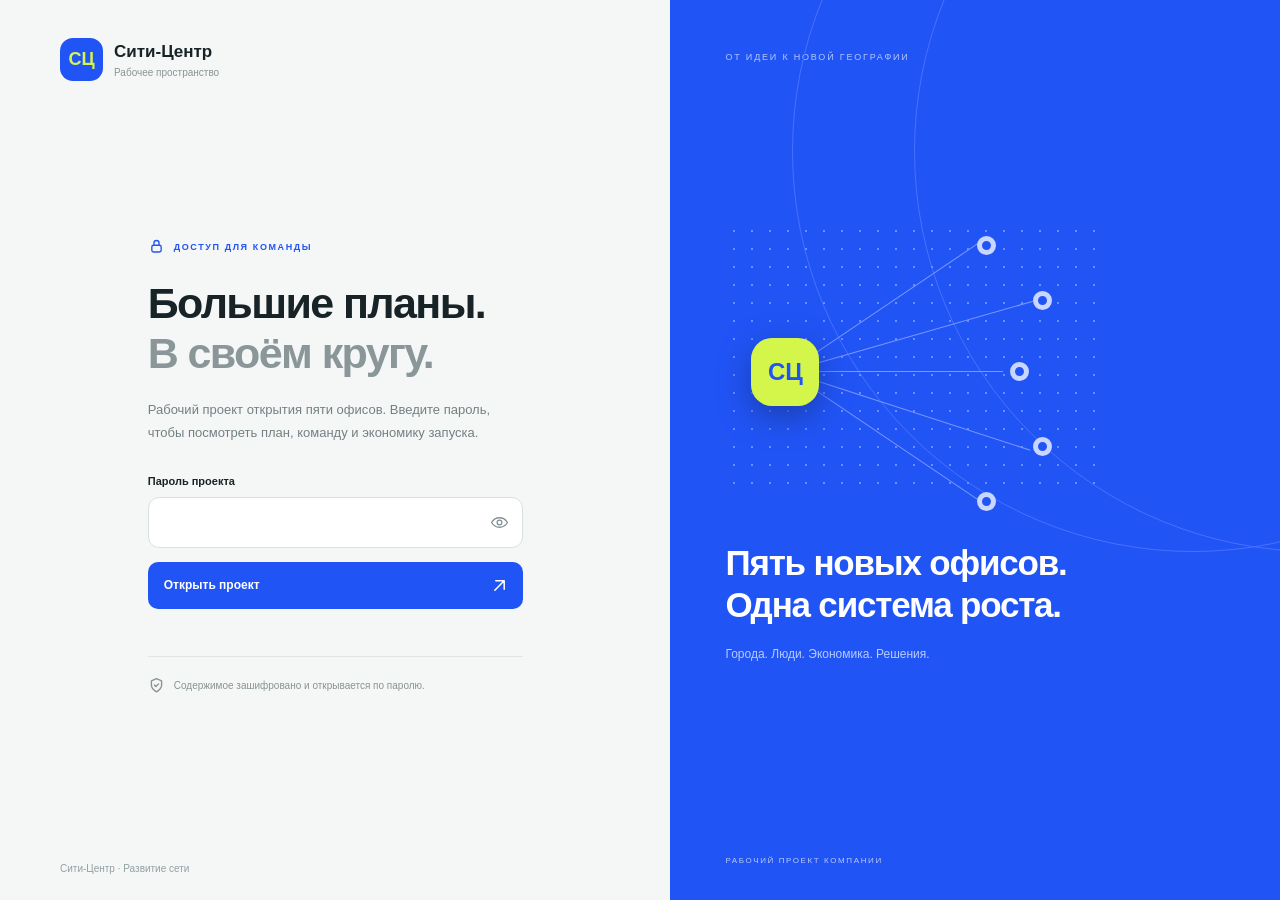
==== 5offices/index.html @ 74d23cd8 "Publish encrypted City Centre office expansion project" ====
<!doctype html>
<html lang="ru">
<head>
  <meta charset="UTF-8">
  <meta name="viewport" content="width=device-width, initial-scale=1">
  <meta name="robots" content="noindex,nofollow,noarchive">
  <meta name="referrer" content="no-referrer">
  <meta name="theme-color" content="#2154f5">
  <title>Рабочий проект — Сити-Центр</title>
  <link rel="icon" href="data:image/svg+xml,%3Csvg xmlns='http://www.w3.org/2000/svg' viewBox='0 0 32 32'%3E%3Crect width='32' height='32' rx='9' fill='%232154f5'/%3E%3Cpath d='M23 9a10 10 0 1 0 0 14' fill='none' stroke='%23d4f64a' stroke-width='5'/%3E%3C/svg%3E">
  <link rel="stylesheet" href="login.css">
  <script src="unlock.js" defer></script>
</head>
<body>
  <main class="login-screen" id="login-screen">
    <div class="login-shell">
      <a class="brand" href="./" aria-label="Сити-Центр"><span class="brand-mark">СЦ</span><span>Сити-Центр<small>Рабочее пространство</small></span></a>
      <section class="login-card" aria-labelledby="login-heading">
        <span class="eyebrow"><svg viewBox="0 0 20 20" aria-hidden="true"><rect x="4.5" y="8.5" width="11" height="8" rx="2"/><path d="M7 8.5V6a3 3 0 0 1 6 0v2.5"/></svg> ДОСТУП ДЛЯ КОМАНДЫ</span>
        <h1 id="login-heading">Большие планы.<br><span>В своём кругу.</span></h1>
        <p class="intro">Рабочий проект открытия пяти офисов. Введите пароль, чтобы посмотреть план, команду и экономику запуска.</p>
        <form id="unlock-form">
          <label for="password">Пароль проекта</label>
          <div class="password-field"><input id="password" name="password" type="password" autocomplete="current-password" required aria-describedby="login-message" autocapitalize="none" spellcheck="false"><button class="show-password" id="show-password" type="button" aria-label="Показать пароль" aria-pressed="false"><svg viewBox="0 0 24 24" aria-hidden="true"><path d="M2 12s3.5-6 10-6 10 6 10 6-3.5 6-10 6S2 12 2 12Z"/><circle cx="12" cy="12" r="3"/></svg></button></div>
          <button class="submit-button" id="submit-button" type="submit">Открыть проект <svg viewBox="0 0 16 16" aria-hidden="true"><path d="m3 13 10-10M4 3h9v9"/></svg></button>
          <p class="login-message" id="login-message" role="status" aria-live="polite"></p>
        </form>
        <p class="privacy-note"><svg viewBox="0 0 20 20" aria-hidden="true"><path d="m10 2 6 2.5v5c0 4.5-6 8-6 8s-6-3.5-6-8v-5L10 2Z"/><path d="m7.5 9.5 1.8 1.8 3.2-3.2"/></svg>Содержимое зашифровано и открывается по паролю.</p>
      </section>
      <footer>Сити-Центр · Развитие сети</footer>
    </div>
    <div class="login-art" aria-hidden="true"><div class="art-kicker">ОТ ИДЕИ К НОВОЙ ГЕОГРАФИИ</div><div class="art-lines"><i></i><i></i><i></i><i></i><i></i><div class="art-center">СЦ</div><span class="art-node art-node-1"></span><span class="art-node art-node-2"></span><span class="art-node art-node-3"></span><span class="art-node art-node-4"></span><span class="art-node art-node-5"></span></div><h2>Пять новых офисов.<br>Одна система роста.</h2><p>Города. Люди. Экономика. Решения.</p><span class="art-foot">РАБОЧИЙ ПРОЕКТ КОМПАНИИ</span></div>
  </main>
  <div class="unlocked-shell" id="unlocked-shell" hidden><header class="access-bar"><span><svg viewBox="0 0 20 20" aria-hidden="true"><rect x="4.5" y="8.5" width="11" height="8" rx="2"/><path d="M7 8.5V6a3 3 0 0 1 6 0v2.5"/></svg> Рабочий проект Сити-Центр</span><button id="lock-button" type="button">Закрыть доступ <svg viewBox="0 0 20 20" aria-hidden="true"><path d="M8 4H4v12h4M11 6l4 4-4 4M7 10h8"/></svg></button></header><iframe id="project-frame" title="Проект открытия пяти офисов" sandbox="allow-scripts allow-popups allow-popups-to-escape-sandbox allow-modals allow-downloads" referrerpolicy="no-referrer"></iframe></div>
  <noscript><p class="no-script">Для расшифровки проекта включите JavaScript в браузере.</p></noscript>
</body>
</html>
---- 5offices/login.css ----
:root{font-family:Arial,sans-serif;color:#172326;background:#f5f7f6;--blue:#2154f5;--lime:#d4f64a}*{box-sizing:border-box}body{margin:0}button,input{font:inherit}button{cursor:pointer}button:focus-visible,input:focus-visible,a:focus-visible{outline:3px solid #ccb335;outline-offset:4px}svg{fill:none;stroke:currentColor;stroke-width:1.6;stroke-linecap:round;stroke-linejoin:round;flex-shrink:0}a{text-decoration:none;color:inherit}[hidden]{display:none!important}.login-screen{min-height:100svh;display:grid;grid-template-columns:1.1fr 1fr}.login-shell{display:flex;flex-direction:column;align-items:center;padding:38px 60px 26px}.brand{align-self:flex-start;display:flex;gap:11px;align-items:center;font-size:17px;font-weight:700}.brand-mark{display:grid;place-items:center;width:43px;height:43px;border-radius:13px;background:var(--blue);color:var(--lime);font-size:18px}.brand small{display:block;color:#899495;font-size:10px;font-weight:400;margin-top:5px}.login-card{margin:auto 0;width:100%;max-width:375px;padding:48px 0 35px}.eyebrow{display:flex;align-items:center;gap:9px;font-size:9px;letter-spacing:1.6px;font-weight:700;color:var(--blue)}.eyebrow svg{width:17px;height:17px}h1{font-size:43px;line-height:1.15;letter-spacing:-1.6px;margin:24px 0 20px}h1 span{color:#8a9698}.intro{font-size:13px;line-height:1.8;color:#738083;margin:0 0 30px}form label{display:block;font-size:11px;font-weight:700;margin-bottom:10px}.password-field{display:flex;align-items:center;border:1px solid #d8e1e1;background:#fff;border-radius:11px;overflow:hidden}.password-field:focus-within{border-color:var(--blue)}input{padding:16px 14px;width:100%;min-width:0;border:0;background:none;font-size:15px;color:#172326}input:focus{outline:none}.show-password{padding:13px;border:0;background:transparent;color:#829094;display:grid;place-items:center}.show-password:hover{color:var(--blue)}.show-password svg{width:19px;height:19px}.submit-button{margin-top:14px;border:0;display:flex;justify-content:space-between;align-items:center;background:var(--blue);color:#fff;border-radius:10px;width:100%;padding:16px;font-size:12px;font-weight:700;transition:background .2s}.submit-button svg{width:15px;height:15px}.submit-button:hover{background:#153ecd}.submit-button:disabled{opacity:.7;cursor:wait}.login-message{font-size:11px;line-height:1.7;min-height:20px;margin:10px 0 0;color:#a6423b}.login-message.busy{color:#738083}.privacy-note{display:flex;gap:9px;align-items:center;color:#889395;font-size:10px;line-height:1.7;border-top:1px solid #e0e6e6;padding-top:20px;margin:17px 0 0}.privacy-note svg{width:17px;height:17px}footer{font-size:10px;color:#91a0a2;align-self:flex-start;margin-top:25px}.login-art{background:var(--blue);color:#fff;position:relative;overflow:hidden;display:flex;flex-direction:column;justify-content:center;padding:60px 55px;min-height:100svh}.login-art:before{content:'';position:absolute;width:800px;height:800px;border-radius:50%;border:1px solid #4772ff;left:40%;top:-250px}.login-art:after{content:'';position:absolute;width:800px;height:800px;border-radius:50%;border:1px solid #4772ff;left:20%;top:-250px}.art-kicker{position:absolute;top:52px;left:55px;font-size:9px;letter-spacing:1.8px;color:#b3c5ff}.art-lines{position:relative;height:275px;width:370px;max-width:100%;z-index:1;background-image:radial-gradient(#6c8dfd 1px,transparent 1px);background-size:18px 18px;margin-bottom:45px}.art-center{position:absolute;left:7%;top:42%;background:var(--lime);color:var(--blue);width:68px;height:68px;border-radius:21px;display:grid;place-items:center;font-size:24px;font-weight:700;box-shadow:0 10px 30px #1a3fb0}.art-lines i{position:absolute;width:72%;left:17%;top:54%;height:1px;background:#7897ff;transform-origin:0 0}.art-lines i:nth-child(1){transform:rotate(-34deg);width:64%}.art-lines i:nth-child(2){transform:rotate(-16deg);width:69%}.art-lines i:nth-child(3){width:58%}.art-lines i:nth-child(4){transform:rotate(18deg);width:69%}.art-lines i:nth-child(5){transform:rotate(34deg);width:64%}.art-node{position:absolute;width:19px;height:19px;background:var(--blue);border:5px solid #c9d6ff;border-radius:50%}.art-node-1{left:68%;top:5%}.art-node-2{left:83%;top:25%}.art-node-3{left:77%;top:51%}.art-node-4{left:83%;top:78%}.art-node-5{left:68%;top:98%}.login-art h2{font-size:35px;line-height:1.2;letter-spacing:-1.2px;position:relative;z-index:1;margin:0}.login-art p{font-size:12px;color:#b9cbff;position:relative;z-index:1;margin-top:18px;line-height:1.8}.art-foot{position:absolute;bottom:35px;left:55px;font-size:8px;letter-spacing:1.6px;color:#b9cbff}.access-bar{height:42px;display:flex;align-items:center;justify-content:space-between;padding:0 20px;background:#172326;color:#edf5f1;gap:12px}.access-bar>span{display:flex;align-items:center;gap:8px;font-size:10px}.access-bar>span svg{width:14px;height:14px;color:var(--lime)}.access-bar button{background:transparent;border:0;color:#cfddd8;font-size:10px;display:flex;gap:7px;align-items:center;padding:8px 0}.access-bar button:hover{color:var(--lime)}.access-bar button svg{width:15px;height:15px}iframe{border:0;display:block;width:100%;height:calc(100svh - 42px);background:#f5f7f6}.no-script{background:#fff1d8;color:#78521c;font-size:12px;padding:15px;margin:0}body.unlocked{overflow:hidden}@media(min-width:1600px){.login-shell{padding-left:95px;padding-right:95px}.login-art{padding-left:85px;padding-right:85px}.art-kicker,.art-foot{left:85px}.login-art h2{font-size:43px}.art-lines{height:310px;width:420px}}@media(max-width:1000px){.login-shell{padding:32px 35px 23px}.login-art{padding:60px 35px}.art-kicker,.art-foot{left:35px}.login-card{max-width:340px}h1{font-size:39px}.login-art h2{font-size:29px}.art-lines{height:240px}}@media(max-width:740px){.login-screen{grid-template-columns:1fr}.login-art{display:none}.login-shell{min-height:100svh;padding:26px 30px 23px}.brand{font-size:16px}.login-card{max-width:400px;padding:45px 0 30px}h1{font-size:43px}.intro{font-size:13px}.privacy-note{font-size:10px}.access-bar{padding:0 12px}.access-bar>span{font-size:9px}.access-bar button{font-size:9px}}@media(max-width:360px){.login-shell{padding:22px 22px 20px}h1{font-size:36px}.intro{font-size:12px}.privacy-note{font-size:9px}.access-bar>span{font-size:8px}.access-bar button{font-size:8px}}@media(prefers-reduced-motion:reduce){*{transition:none!important}}
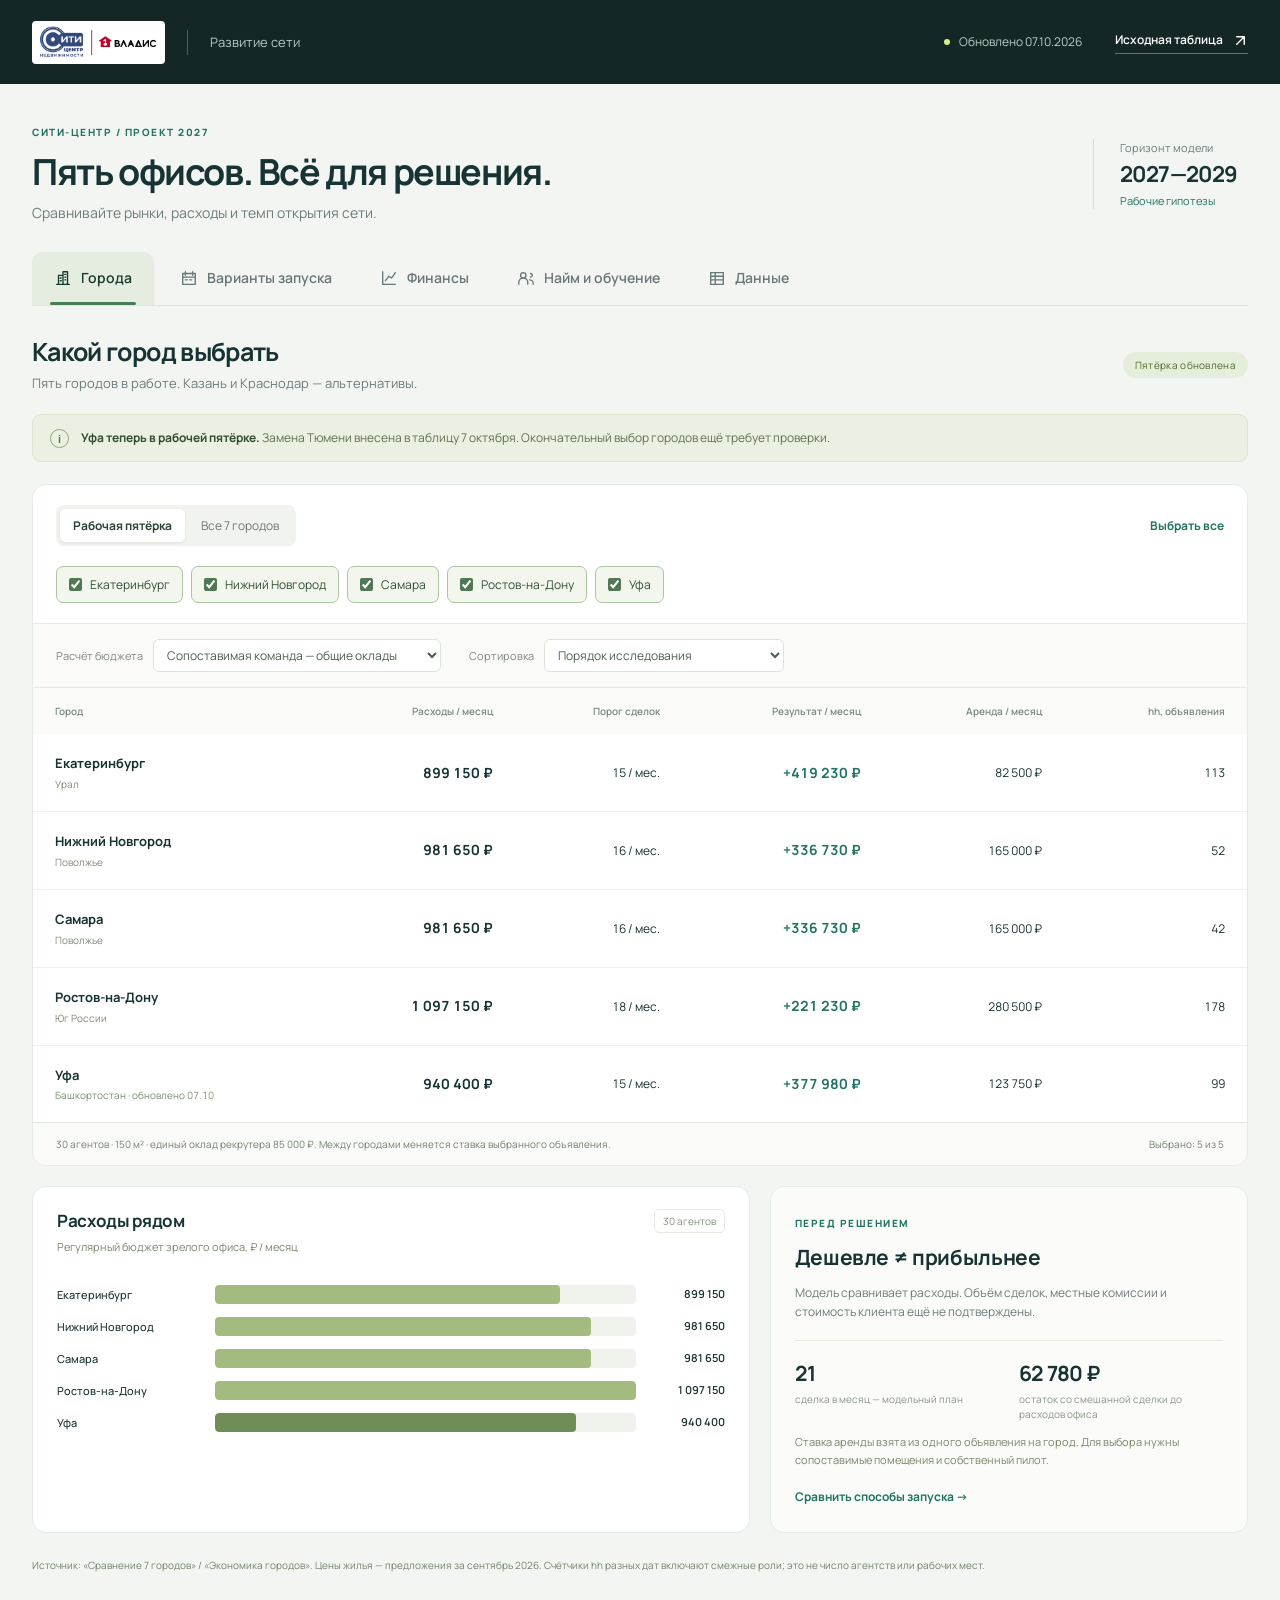
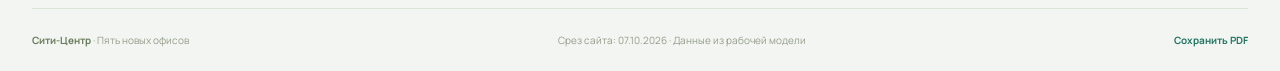
==== commit 1f82fc17: "Refresh expansion data and publish open comparison dashboard" ====
--- a/5offices/index.html
+++ b/5offices/index.html
@@ -1,37 +1,73 @@
 <!doctype html>
 <html lang="ru">
 <head>
-  <meta charset="UTF-8">
-  <meta name="viewport" content="width=device-width, initial-scale=1">
-  <meta name="robots" content="noindex,nofollow,noarchive">
-  <meta name="referrer" content="no-referrer">
-  <meta name="theme-color" content="#2154f5">
-  <title>Рабочий проект — Сити-Центр</title>
-  <link rel="icon" href="data:image/svg+xml,%3Csvg xmlns='http://www.w3.org/2000/svg' viewBox='0 0 32 32'%3E%3Crect width='32' height='32' rx='9' fill='%232154f5'/%3E%3Cpath d='M23 9a10 10 0 1 0 0 14' fill='none' stroke='%23d4f64a' stroke-width='5'/%3E%3C/svg%3E">
-  <link rel="stylesheet" href="login.css">
-  <script src="unlock.js" defer></script>
+  <meta charset="utf-8">
+  <meta name="viewport" content="width=device-width,initial-scale=1">
+  <meta name="theme-color" content="#152627">
+  <meta name="description" content="Сити-Центр: сравнение городов, бюджетов и вариантов открытия пяти офисов в 2027 году.">
+  <title>5 офисов · Сити-Центр</title>
+  <link rel="icon" href="assets/company-logo.png">
+  <link rel="stylesheet" href="assets/site.css">
+  <script defer src="assets/project-data.js"></script>
+  <script defer src="assets/site.js"></script>
 </head>
 <body>
-  <main class="login-screen" id="login-screen">
-    <div class="login-shell">
-      <a class="brand" href="./" aria-label="Сити-Центр"><span class="brand-mark">СЦ</span><span>Сити-Центр<small>Рабочее пространство</small></span></a>
-      <section class="login-card" aria-labelledby="login-heading">
-        <span class="eyebrow"><svg viewBox="0 0 20 20" aria-hidden="true"><rect x="4.5" y="8.5" width="11" height="8" rx="2"/><path d="M7 8.5V6a3 3 0 0 1 6 0v2.5"/></svg> ДОСТУП ДЛЯ КОМАНДЫ</span>
-        <h1 id="login-heading">Большие планы.<br><span>В своём кругу.</span></h1>
-        <p class="intro">Рабочий проект открытия пяти офисов. Введите пароль, чтобы посмотреть план, команду и экономику запуска.</p>
-        <form id="unlock-form">
-          <label for="password">Пароль проекта</label>
-          <div class="password-field"><input id="password" name="password" type="password" autocomplete="current-password" required aria-describedby="login-message" autocapitalize="none" spellcheck="false"><button class="show-password" id="show-password" type="button" aria-label="Показать пароль" aria-pressed="false"><svg viewBox="0 0 24 24" aria-hidden="true"><path d="M2 12s3.5-6 10-6 10 6 10 6-3.5 6-10 6S2 12 2 12Z"/><circle cx="12" cy="12" r="3"/></svg></button></div>
-          <button class="submit-button" id="submit-button" type="submit">Открыть проект <svg viewBox="0 0 16 16" aria-hidden="true"><path d="m3 13 10-10M4 3h9v9"/></svg></button>
-          <p class="login-message" id="login-message" role="status" aria-live="polite"></p>
-        </form>
-        <p class="privacy-note"><svg viewBox="0 0 20 20" aria-hidden="true"><path d="m10 2 6 2.5v5c0 4.5-6 8-6 8s-6-3.5-6-8v-5L10 2Z"/><path d="m7.5 9.5 1.8 1.8 3.2-3.2"/></svg>Содержимое зашифровано и открывается по паролю.</p>
-      </section>
-      <footer>Сити-Центр · Развитие сети</footer>
-    </div>
-    <div class="login-art" aria-hidden="true"><div class="art-kicker">ОТ ИДЕИ К НОВОЙ ГЕОГРАФИИ</div><div class="art-lines"><i></i><i></i><i></i><i></i><i></i><div class="art-center">СЦ</div><span class="art-node art-node-1"></span><span class="art-node art-node-2"></span><span class="art-node art-node-3"></span><span class="art-node art-node-4"></span><span class="art-node art-node-5"></span></div><h2>Пять новых офисов.<br>Одна система роста.</h2><p>Города. Люди. Экономика. Решения.</p><span class="art-foot">РАБОЧИЙ ПРОЕКТ КОМПАНИИ</span></div>
+<a class="skip" href="#main">Перейти к содержимому</a>
+<header class="brandbar"><div class="brand"><img src="assets/company-logo.png" alt="Сити-Центр"><span class="brand-divider"></span><span>Развитие сети</span></div><div class="header-actions"><span class="live-dot"></span><span>Обновлено 07.10.2026</span><a class="source-link" data-source target="_blank" rel="noopener">Исходная таблица <svg viewBox="0 0 16 16" aria-hidden="true"><path d="M4 12 12 4M4 4h8v8"/></svg></a></div></header>
+<div class="shell">
+  <div class="project-heading"><div><div class="eyebrow">СИТИ-ЦЕНТР / ПРОЕКТ 2027</div><h1>Пять офисов. Всё для решения.</h1><p>Сравнивайте рынки, расходы и темп открытия сети.</p></div><div class="project-badge"><span>Горизонт модели</span><b>2027—2029</b><small>Рабочие гипотезы</small></div></div>
+  <nav class="view-nav" aria-label="Разделы проекта"><a href="#cities" data-view="cities" aria-current="page"><svg viewBox="0 0 20 20" aria-hidden="true"><path d="M3 17h14M5 17V7h5v10M10 17V3h5v14M7 10h1m-1 3h1m4-7h1m-1 3h1m-1 3h1"/></svg>Города</a><a href="#launch" data-view="launch"><svg viewBox="0 0 20 20" aria-hidden="true"><path d="M3 5h14v12H3zM3 9h14M6 3v4m8-4v4M6 12h2m3 0h2"/></svg>Варианты запуска</a><a href="#finance" data-view="finance"><svg viewBox="0 0 20 20" aria-hidden="true"><path d="M3 3v14h14M6 13l4-5 3 2 4-6"/></svg>Финансы</a><a href="#team" data-view="team"><svg viewBox="0 0 20 20" aria-hidden="true"><path d="M7 10a3 3 0 1 0 0-6 3 3 0 0 0 0 6zm8-1a2 2 0 1 0 0-4M2 17v-2a5 5 0 0 1 10 0v2m2-5a4 4 0 0 1 4 4v1"/></svg>Найм и обучение</a><a href="#data" data-view="data"><svg viewBox="0 0 20 20" aria-hidden="true"><path d="M3 4h14v13H3zM3 8h14M3 12h14M8 4v13"/></svg>Данные</a></nav>
+  <main id="main">
+    <section id="cities" class="view" aria-labelledby="cities-title">
+      <div class="section-top"><div><h2 id="cities-title">Какой город выбрать</h2><p>Пять городов в работе. Казань и Краснодар — альтернативы.</p></div><span class="status-pill">Пятёрка обновлена</span></div>
+      <div class="update-note"><span class="notice-icon">i</span><p><b>Уфа теперь в рабочей пятёрке.</b> Замена Тюмени внесена в таблицу 7 октября. Окончательный выбор городов ещё требует проверки.</p></div>
+      <div class="panel city-panel">
+        <div class="panel-toolbar"><div class="segmented" aria-label="Набор городов"><button data-scope="core" aria-pressed="true">Рабочая пятёрка</button><button data-scope="all" aria-pressed="false">Все 7 городов</button></div><button class="text-button" id="reset-cities">Выбрать все</button></div>
+        <div id="city-picks" class="city-picks" aria-label="Выберите города для сравнения"></div>
+        <div class="comparison-controls"><div><label for="cost-mode">Расчёт бюджета</label><select id="cost-mode"><option value="comparable">Сопоставимая команда — общие оклады</option><option value="local">Местные допущения — рабочая пятёрка</option></select></div><div><label for="city-sort">Сортировка</label><select id="city-sort"><option value="order">Порядок исследования</option><option value="cost">По расходам: меньше → больше</option><option value="result">По модельному результату</option></select></div></div>
+        <p class="mobile-scroll-hint">Листайте таблицу вправо, чтобы сравнить все показатели →</p>
+        <div class="table-scroll" tabindex="0" role="region" aria-label="Сравнение городов, таблицу можно прокручивать"><table class="city-table"><caption class="sr-only">Сравнение выбранных городов</caption><thead><tr><th scope="col">Город</th><th scope="col">Расходы / месяц</th><th scope="col">Порог сделок</th><th scope="col">Результат / месяц</th><th scope="col">Аренда / месяц</th><th scope="col">hh, объявления</th></tr></thead><tbody id="city-rows"></tbody></table></div>
+        <div id="empty-cities" class="empty-state" hidden>Выберите хотя бы один город сверху, чтобы увидеть сравнение.</div>
+        <div class="table-footer"><span id="comparison-description"></span><span id="selection-count" aria-live="polite"></span></div>
+      </div>
+      <div class="two-columns"><div class="panel chart-panel"><div class="panel-title"><div><h3>Расходы рядом</h3><p>Регулярный бюджет зрелого офиса, ₽ / месяц</p></div><span class="mini-label">30 агентов</span></div><div class="cost-bars" id="city-bars"></div></div><div class="panel context-panel"><span class="eyebrow">ПЕРЕД РЕШЕНИЕМ</span><h3>Дешевле ≠ прибыльнее</h3><p>Модель сравнивает расходы. Объём сделок, местные комиссии и стоимость клиента ещё не подтверждены.</p><div class="context-metrics"><div><b>21</b><span>сделка в месяц — модельный план</span></div><div><b>62 780 ₽</b><span>остаток со смешанной сделки до расходов офиса</span></div></div><p class="subtle">Ставка аренды взята из одного объявления на город. Для выбора нужны сопоставимые помещения и собственный пилот.</p><button class="text-button" data-go="launch">Сравнить способы запуска <span aria-hidden="true">→</span></button></div></div>
+      <p class="source-note">Источник: «Сравнение 7 городов» / «Экономика городов». Цены жилья — предложения за сентябрь 2026. Счётчики hh разных дат включают смежные роли; это не число агентств или рабочих мест.</p>
+    </section>
+
+    <section id="launch" class="view" aria-labelledby="launch-title" hidden>
+      <div class="section-top"><div><h2 id="launch-title">Как открывать сеть</h2><p>Три календаря на одинаковых допущениях. Общий старт — февраль 2027.</p></div><span class="status-pill neutral">Вариант ещё не выбран</span></div>
+      <div class="launch-options" id="launch-options" aria-label="Выберите календарь для просмотра"></div>
+      <div class="panel"><div class="panel-title"><div><h3>Что меняется вместе с календарём</h3><p>Базовый экономический сценарий · весь горизонт 2027–2029</p></div><span class="mini-label">Сравнение рядом</span></div><div class="table-scroll" tabindex="0" role="region" aria-label="Финансовое сравнение вариантов запуска"><table id="launch-comparison"></table></div></div>
+      <div class="panel timeline-panel"><div class="panel-title"><div><h3 id="timeline-title">Календарь: волнами</h3><p>Офисы условные — города за ними ещё не закреплены</p></div><span class="mini-label">2027</span></div><div class="table-scroll" tabindex="0" role="region" aria-label="Календарь открытия офисов"><div id="timeline"></div></div></div>
+      <div class="panel"><div class="panel-title"><div><h3>Если найм и сделки замедлятся</h3><p>Стресс-проверка относится к календарю «Волнами», независимо от выбранного выше варианта.</p></div></div><div class="table-scroll" tabindex="0" role="region" aria-label="Стресс-сценарии"><table id="stress-table"></table></div></div>
+      <p class="source-note">Источник: «Очередность открытия», «Стресс-сценарий». Подготовка до открытия, дополнительные тренеры и наставнические премии в эти суммы не включены.</p>
+    </section>
+
+    <section id="finance" class="view" aria-labelledby="finance-title" hidden>
+      <div class="section-top"><div><h2 id="finance-title">Деньги на весь проект</h2><p>Основная модель: январь, март, май, июль и сентябрь 2027. Пять условных офисов.</p></div><span class="status-pill neutral" id="finance-scenario"></span></div>
+      <div class="metric-grid" id="finance-metrics"></div>
+      <div class="panel"><div class="panel-title chart-title"><div><h3>Денежный поток</h3><p>Накопленный поток и результат отдельного месяца, млн ₽</p></div><div class="segmented" aria-label="Год финансовой модели"><button data-year="2027" aria-pressed="true">2027</button><button data-year="2028" aria-pressed="false">2028</button><button data-year="2029" aria-pressed="false">2029</button><button data-year="all" aria-pressed="false">Все годы</button></div></div><div class="chart-legend"><span><i class="cumulative"></i>Накопленный поток</span><span><i class="monthly"></i>Поток месяца</span></div><div id="finance-chart" class="finance-chart"></div><details class="detail-disclosure"><summary>Помесячные цифры <span>+</span></summary><div class="table-scroll" tabindex="0" role="region" aria-label="Помесячная финансовая модель"><table id="finance-table"></table></div></details></div>
+      <div class="two-columns"><div class="panel"><div class="panel-title"><div><h3>Экономика одной сделки</h3><p>Модельные комиссии и выплаты, ₽</p></div></div><div class="table-scroll" tabindex="0" role="region" aria-label="Экономика сделки"><table id="trade-table"></table></div></div><div class="panel context-panel"><span class="eyebrow">КАК ЧИТАТЬ БЮДЖЕТ</span><h3>Три разных расчёта</h3><p><b>Города</b> — регулярные расходы зрелого офиса. Разовые вложения и обучение до сделок не входят.</p><p><b>Запуск</b> — сравнение трёх календарей с февраля 2027.</p><p><b>Финансы</b> — основная помесячная модель с января 2027. Она пока использует универсальные расходы и не объединена с местными сметами.</p><p class="subtle">Суммы разных расчётов нельзя складывать или считать согласованным городским бизнес-планом.</p></div></div>
+      <p class="source-note">Источник: «Финансы», «Экономика сделки». Значения — гипотезы активного сценария. Денежная окупаемость к концу 2029 года не достигнута.</p>
+    </section>
+
+    <section id="team" class="view" aria-labelledby="team-title" hidden>
+      <div class="section-top"><div><h2 id="team-title">Люди до открытия дверей</h2><p>Первый набор для пяти офисов: опытное ядро и отдельная программа для новичков.</p></div><span class="status-pill neutral">План, не фактические выходы</span></div>
+      <div class="metric-grid" id="team-metrics"></div>
+      <div class="panel"><div class="panel-title"><div><h3>Бюджеты найма по городам</h3><p>Первичный расчёт для 12 выходов. Местные дополнения пока вне общего денежного потока.</p></div></div><div class="table-scroll" tabindex="0" role="region" aria-label="Бюджеты найма"><table id="hiring-table"></table></div></div>
+      <div class="two-columns"><div class="panel"><div class="panel-title"><div><h3>Мощность общей команды</h3><p>Окна найма и обучения — по два месяца</p></div></div><div id="capacity" class="capacity-list"></div></div><div class="panel"><div class="panel-title"><div><h3>Объём первого набора</h3><p>Плановая воронка на все пять офисов</p></div></div><div id="hiring-funnel" class="funnel"></div><p class="panel-footnote">Интервью рассчитаны по смешанному показателю АУП и агентов. Местная агентская конверсия пока не измерена.</p></div></div>
+      <div class="panel"><div class="panel-title"><div><h3>Запас до первых поступлений новичка</h3><p>Расчётная доля расходов офиса и прямой подбор. Это не сумма выплат сотруднику.</p></div></div><div class="table-scroll" tabindex="0" role="region" aria-label="Затраты до первых комиссий новичков"><table id="newbie-table"></table></div><p class="panel-footnote">Модель: первые закрытия и поступления вторички с 4-го месяца, первички с 6-го. Это сценарий группы, а не обещание срока первой сделки человеку.</p></div>
+    </section>
+
+    <section id="data" class="view" aria-labelledby="data-title" hidden>
+      <div class="section-top"><div><h2 id="data-title">Цифры из исходной таблицы</h2><p>Проверяйте детали расчётов и основания сравнения.</p></div><a class="source-link dark" data-source target="_blank" rel="noopener">Открыть Google Sheets <span aria-hidden="true">→</span></a></div>
+      <div class="update-note"><span class="notice-icon">i</span><p>Сайт показывает данные, прочитанные <b>7 октября 2026</b>. Даты отдельных исследований отличаются. Изменения в Google Sheets пока не появляются здесь автоматически.</p></div>
+      <div class="panel"><div class="panel-toolbar source-selector"><label for="source-select">Раздел источника</label><select id="source-select"></select></div><div id="raw-data" class="table-scroll raw-data" tabindex="0" role="region" aria-label="Значения из исходной таблицы"></div><div class="table-footer"><span id="source-range"></span><span>Просмотр сохранённых значений</span></div></div>
+    </section>
   </main>
-  <div class="unlocked-shell" id="unlocked-shell" hidden><header class="access-bar"><span><svg viewBox="0 0 20 20" aria-hidden="true"><rect x="4.5" y="8.5" width="11" height="8" rx="2"/><path d="M7 8.5V6a3 3 0 0 1 6 0v2.5"/></svg> Рабочий проект Сити-Центр</span><button id="lock-button" type="button">Закрыть доступ <svg viewBox="0 0 20 20" aria-hidden="true"><path d="M8 4H4v12h4M11 6l4 4-4 4M7 10h8"/></svg></button></header><iframe id="project-frame" title="Проект открытия пяти офисов" sandbox="allow-scripts allow-popups allow-popups-to-escape-sandbox allow-modals allow-downloads" referrerpolicy="no-referrer"></iframe></div>
-  <noscript><p class="no-script">Для расшифровки проекта включите JavaScript в браузере.</p></noscript>
+  <footer><span><b>Сити-Центр</b> · Пять новых офисов</span><span>Срез сайта: 07.10.2026 · Данные из рабочей модели</span><button id="print-button" class="text-button">Сохранить PDF</button></footer>
+</div>
+<dialog id="city-dialog"><div class="dialog-top"><span class="eyebrow">ГОРОД КРУПНЫМ ПЛАНОМ</span><button class="close-button" id="close-dialog" aria-label="Закрыть карточку города"><svg viewBox="0 0 20 20" aria-hidden="true"><path d="m5 5 10 10M15 5 5 15"/></svg></button></div><div id="city-detail"></div></dialog>
+<noscript><p class="noscript-note">Для сравнения городов и просмотра расчётов включите JavaScript или откройте <a href="https://docs.google.com/spreadsheets/d/17VLUhYE2MeV78FpBGQdUhig3JvAh2j_HaQ3GlzqCpIE/edit">исходную таблицу</a>.</p></noscript>
 </body>
 </html>
--- a/5offices/assets/site.css
+++ b/5offices/assets/site.css
@@ -0,0 +1,9 @@
+@import url('fonts.css');
+:root{--ink:#183333;--muted:#6b7c7c;--green:#237563;--lime:#d8ef8c;--line:#e4eae7;--canvas:#f3f5f2;--blue:#5878ce;--red:#af5353;--radius:14px}
+*{box-sizing:border-box}body{margin:0;font-family:Manrope,Arial,sans-serif;color:var(--ink);background:var(--canvas);font-size:14px;line-height:1.6}button,select,input{font:inherit}button,a,select,input{ -webkit-tap-highlight-color:transparent}button,a{touch-action:manipulation}button{cursor:pointer}button:disabled{cursor:default}a{color:inherit}svg{width:20px;height:20px;fill:none;stroke:currentColor;stroke-width:1.5;stroke-linecap:round;stroke-linejoin:round;flex-shrink:0}button:focus-visible,a:focus-visible,select:focus-visible,input:focus-visible,.table-scroll:focus-visible{outline:3px solid #799bc4;outline-offset:3px}[hidden]{display:none!important}.sr-only{position:absolute;width:1px;height:1px;padding:0;margin:-1px;overflow:hidden;clip:rect(0,0,0,0);white-space:nowrap;border:0}.skip{position:fixed;top:-100px;z-index:10;background:white;padding:12px}.skip:focus{top:10px}.brandbar{height:84px;background:#152627;color:white;display:flex;align-items:center;justify-content:space-between;padding:0 max(32px,calc((100vw - 1280px)/2));gap:24px}.brand{display:flex;align-items:center;gap:22px;white-space:nowrap}.brand img{width:133px;height:43px;object-fit:contain;background:#fff;border-radius:4px;padding:5px}.brand-divider{height:25px;width:1px;background:#496060}.brand>span:last-child{font-size:13px;color:#b9c8c6}.header-actions{display:flex;align-items:center;gap:9px;font-size:12px;color:#becdc7}.live-dot{width:6px;height:6px;background:var(--lime);border-radius:100%}.source-link{display:inline-flex;align-items:center;gap:10px;text-decoration:none;font-weight:600;cursor:pointer}.header-actions .source-link{margin-left:24px;color:white;border-bottom:1px solid #64746c;padding-bottom:3px}.source-link svg{width:15px;height:15px}.shell{max-width:1280px;margin:auto;padding:40px 0 0}.project-heading{display:flex;justify-content:space-between;align-items:center;gap:24px;margin-bottom:28px}.eyebrow{font-size:10px;letter-spacing:1.5px;font-weight:750;color:var(--green)}h1{font-size:36px;line-height:1.22;font-weight:700;letter-spacing:-1.4px;margin:10px 0 8px}h2{font-size:25px;line-height:1.3;letter-spacing:-.65px;margin:0 0 5px}h3{font-size:17px;line-height:1.4;letter-spacing:-.35px;margin:0 0 5px}p{margin:0;color:var(--muted)}.project-heading p{font-size:14px}.project-badge{border-left:1px solid #d4ddd7;padding:0 0 0 26px;display:flex;flex-direction:column;min-width:155px}.project-badge>span{font-size:11px;color:var(--muted)}.project-badge b{font-size:22px;letter-spacing:-.6px}.project-badge small{font-size:11px;color:var(--green)}.view-nav{display:flex;gap:4px;border-bottom:1px solid #dce3dd;margin-bottom:30px;overflow-x:auto;scrollbar-width:none}.view-nav a{display:flex;align-items:center;gap:9px;padding:15px 22px;text-decoration:none;border-radius:10px 10px 0 0;white-space:nowrap;color:#687777;font-weight:600;position:relative}.view-nav a svg{width:18px;height:18px}.view-nav a[aria-current="page"]{background:#e5ece0;color:#183a2c}.view-nav a[aria-current="page"]:after{content:'';position:absolute;height:3px;background:#457e52;bottom:0;left:18px;right:18px;border-radius:3px}.view-nav a:hover{color:var(--green);background:#e9eee7}.section-top{display:flex;align-items:center;justify-content:space-between;gap:20px;margin:0 0 20px}.section-top p{font-size:13px}.status-pill{font-size:10px;letter-spacing:.3px;background:#e5eddb;color:#4f6e2b;border-radius:20px;padding:5px 12px;white-space:nowrap}.status-pill.neutral{background:#e7ebe7;color:#62736b}.update-note{display:flex;gap:12px;align-items:flex-start;background:#eaf0e2;border:1px solid #dce6cf;padding:13px 17px;border-radius:9px;margin-bottom:22px;font-size:12px}.notice-icon{display:inline-flex;justify-content:center;align-items:center;width:19px;height:19px;flex-shrink:0;border:1px solid #91a873;border-radius:50%;font-size:11px;color:#526e38;font-weight:700;margin-top:1px}.update-note p{color:#61724e}.update-note b{color:#314c2f}.panel{background:#fff;border:1px solid var(--line);border-radius:var(--radius);margin-bottom:20px;overflow:hidden;min-width:0}.panel-toolbar{display:flex;align-items:center;justify-content:space-between;gap:16px;padding:20px 23px}.segmented{display:flex;padding:4px;background:#f0f3ee;border-radius:8px;gap:3px;width:fit-content}.segmented button{background:transparent;border:0;border-radius:5px;padding:7px 13px;font-size:12px;white-space:nowrap;color:#6c796e}.segmented button[aria-pressed="true"]{background:#fff;color:#294635;box-shadow:0 1px 3px #21392218;font-weight:700}.text-button{padding:0;background:none;border:0;color:var(--green);font-size:12px;font-weight:650;text-decoration:none}.text-button:hover{text-decoration:underline}.city-picks{display:flex;gap:8px;padding:0 23px 20px;flex-wrap:wrap}.city-pick{display:flex;align-items:center;gap:8px;border:1px solid #dfe5de;border-radius:7px;padding:8px 12px;color:#6b796d;font-size:12px;cursor:pointer;user-select:none}.city-pick:has(input:checked){border-color:#aec5a2;color:#315132;background:#f2f6ed}.city-pick input{margin:0;width:13px;height:13px;accent-color:#517754}.city-pick .small-dot{width:4px;height:4px;border-radius:50%;background:#95ae75}.comparison-controls{padding:15px 23px;display:flex;gap:28px;background:#fafbf9;border-top:1px solid var(--line);border-bottom:1px solid var(--line)}.comparison-controls>div{display:flex;align-items:center;gap:10px;min-width:0}.comparison-controls label{font-size:11px;color:#7e897f;white-space:nowrap}select{border:1px solid #dce3d9;color:#49604c;border-radius:6px;padding:6px 27px 6px 9px;background-color:#fff;max-width:100%;font-size:12px}.table-scroll{overflow:auto;max-width:100%;scrollbar-width:thin;scrollbar-color:#cbd5cd #f5f7f4}table{border-collapse:collapse;width:100%;text-align:right;font-size:12px;font-variant-numeric:tabular-nums}th,td{padding:15px 22px;border-bottom:1px solid #eef1ed;white-space:nowrap}thead th{background:#fafbf9;color:#7b897c;font-size:10px;font-weight:600}th:first-child,td:first-child{text-align:left}tbody th{font-weight:500}tr:last-child td,tr:last-child th{border-bottom:none}.city-table{min-width:960px}.city-table td{padding-top:19px;padding-bottom:19px}.city-table th:first-child{width:24%}.city-name{border:0;background:none;padding:0;text-align:left;color:var(--ink);font-weight:700;font-size:13px}.city-name:hover{color:var(--green);text-decoration:underline}.city-sub{display:block;font-size:10px;color:#9ba498;margin-top:2px}.city-table .amount{font-weight:650;font-size:14px}.table-footer{display:flex;align-items:flex-start;justify-content:space-between;padding:13px 23px;gap:18px;background:#fafbf8;color:#8b9689;font-size:10px;border-top:1px solid var(--line)}.table-footer span:first-child{max-width:850px}.table-footer span:last-child{white-space:nowrap}.positive{color:var(--green)}.negative{color:var(--red)}.two-columns{display:grid;grid-template-columns:minmax(0,1.5fr) minmax(0,1fr);gap:20px}.panel-title{padding:22px 24px 16px;display:flex;justify-content:space-between;gap:16px;align-items:flex-start}.panel-title p{font-size:11px}.mini-label{font-size:10px;color:#82907f;border:1px solid #e4eae0;padding:3px 8px;border-radius:5px;white-space:nowrap}.cost-bars{padding:0 24px 24px}.bar-row{display:grid;grid-template-columns:144px 1fr 75px;gap:14px;align-items:center;font-size:11px;margin:13px 0}.bar-row>a{font-weight:500;text-decoration:none;cursor:pointer;line-height:1.4}.bar-row>a:hover{color:var(--green)}.bar-track{height:19px;background:#f0f3eb;border-radius:4px;overflow:hidden}.bar-fill{height:100%;background:#a4bb80;border-radius:4px;transition:width .25s}.bar-row:last-child .bar-fill{background:#708d58}.bar-row strong{text-align:right;font-size:11px;font-weight:600}.context-panel{padding:24px;background:#fbfcf9}.context-panel h3{margin-top:9px;font-size:21px}.context-panel>p{font-size:12px;margin-top:11px}.context-metrics{display:flex;gap:20px;margin-top:18px;border-top:1px solid #e5ebdf;padding-top:16px}.context-metrics>div{flex:1}.context-metrics b{display:block;font-size:21px;letter-spacing:-.7px}.context-metrics span{display:block;font-size:10px;color:#8b9588;line-height:1.5;margin-top:2px}.context-panel .subtle{color:#929a8c;font-size:11px}.context-panel .text-button{margin-top:19px}.source-note{font-size:10px;line-height:1.7;color:#98a18f;margin-top:4px}.launch-options{display:grid;grid-template-columns:repeat(3,1fr);gap:16px;margin-bottom:20px}.launch-option{border:1px solid #dfe5dc;background:#fff;border-radius:12px;padding:22px;text-align:left;color:var(--ink);position:relative}.launch-option[aria-pressed="true"]{border:2px solid #607e4e;padding:21px;background:#f4f8ec}.launch-option:hover{border-color:#7d9c66}.option-circle{position:absolute;right:19px;top:23px;width:17px;height:17px;border:1px solid #c7d3bf;border-radius:50%;background:#fff}.launch-option[aria-pressed="true"] .option-circle{border:5px solid #6f8a56}.option-kicker{font-size:10px;letter-spacing:.8px;color:#8a9681;text-transform:uppercase}.launch-option h3{font-size:17px;margin:6px 25px 5px 0}.launch-option p{font-size:11px;min-height:35px}.option-cost{font-size:29px;font-weight:700;letter-spacing:-1px;margin-top:17px;display:block}.option-cost small{font-size:13px;font-weight:500;letter-spacing:0}.option-caption{font-size:10px;color:#87947b}.selected-col{background:#f3f7ed}.table-heading{font-weight:700;color:#3b5835}#launch-comparison,#stress-table{min-width:720px}#launch-comparison td,#stress-table td{font-size:13px}.timeline-panel{padding-bottom:18px}.timeline{display:grid;grid-template-columns:110px repeat(12,1fr);gap:3px;min-width:810px;margin:0 24px;font-size:10px}.timeline>div{height:34px;display:flex;align-items:center;justify-content:center;background:#f4f6f1;border-radius:3px}.timeline>div:first-child,.timeline .tl-label{background:none;justify-content:flex-start;font-size:11px;color:#73806b}.timeline .tl-header{color:#8e9985;background:none}.timeline .tl-active{background:#e4eed4}.timeline .tl-opening{background:#b2cc83;color:#284615;font-weight:750;border:1px solid #8eaa64}.metric-grid{display:grid;grid-template-columns:repeat(4,1fr);gap:16px;margin-bottom:20px}.metric-card{border:1px solid #e0e6dc;background:white;border-radius:12px;padding:21px 22px}.metric-card:first-child{background:#263e32;color:#fff;border-color:#263e32}.metric-card>span{display:block;font-size:11px;color:#86927d}.metric-card:first-child>span{color:#b8c7ac}.metric-card>b{display:block;font-size:26px;font-weight:700;letter-spacing:-1px;margin:8px 0 4px;white-space:nowrap}.metric-card b small{font-size:12px;font-weight:500;letter-spacing:0}.metric-card>p{font-size:10px;color:#9aa38d}.metric-card:first-child>p{color:#b2c1a6}.chart-title{align-items:center}.chart-legend{padding:0 24px;display:flex;gap:20px;color:#859079;font-size:10px}.chart-legend span{display:flex;align-items:center;gap:6px}.chart-legend i{width:8px;height:8px;border-radius:2px;background:var(--green)}.chart-legend i.monthly{background:var(--blue)}.finance-chart{padding:12px 22px 10px;min-height:270px}.finance-chart svg{width:100%;height:auto;stroke:none;display:block;max-height:340px}.finance-chart svg text{font-family:Manrope,Arial,sans-serif;fill:#939e85;font-size:11px}.detail-disclosure{border-top:1px solid var(--line)}.detail-disclosure summary{cursor:pointer;font-size:12px;font-weight:600;padding:16px 24px;display:flex;justify-content:space-between;list-style:none}.detail-disclosure summary::-webkit-details-marker{display:none}.detail-disclosure[open] summary span{transform:rotate(45deg)}#finance-table{min-width:860px}#trade-table{min-width:580px}#trade-table th,#trade-table td{padding:12px 18px;font-size:11px}#trade-table tbody th{max-width:210px;white-space:normal}.capacity-list{padding:0 24px 16px}.capacity-row{display:flex;justify-content:space-between;gap:24px;padding:13px 0;border-bottom:1px solid #eef1e9}.capacity-row:last-child{border:0}.capacity-row span{font-size:12px}.capacity-row b{font-size:16px;white-space:nowrap}.capacity-row small{display:block;font-size:10px;color:#8b9683;font-weight:400;margin-top:2px;max-width:320px}.funnel{padding:0 24px 8px;display:grid;grid-template-columns:1fr 1fr;gap:12px}.funnel>div{background:#f3f6ec;border-radius:8px;padding:14px 17px}.funnel span{display:block;font-size:10px;color:#8a977d}.funnel b{font-size:25px;font-weight:700;letter-spacing:-1px}.panel-footnote{font-size:10px;color:#96a087;padding:0 24px 20px}.source-selector{justify-content:flex-start;font-size:12px}.source-selector select{min-width:300px}.raw-data{max-height:640px}.raw-data td{max-width:450px;min-width:70px;white-space:normal;text-align:left;vertical-align:top;font-size:11px;line-height:1.6;word-break:break-word;padding:10px 15px;border-right:1px solid #f0f2e9}.raw-data th{padding:8px 14px;position:sticky;top:0;z-index:1}.raw-data tbody th{background:#fafbf7;position:sticky;left:0;z-index:1;color:#9ba38c;min-width:40px;text-align:center}.empty-state{padding:55px 22px;text-align:center;color:#89987e}.empty-bars{padding:30px 0;color:#89987e}footer{display:flex;align-items:center;justify-content:space-between;gap:18px;border-top:1px solid #dce4d7;margin-top:34px;padding:23px 0;color:#939d88;font-size:10px}footer b{font-weight:650;color:#6a7d5d}footer .text-button{font-size:10px}dialog{border:0;border-radius:16px;padding:25px 29px;max-width:650px;width:calc(100vw - 32px);color:var(--ink);box-shadow:0 25px 100px #0f241b30;max-height:90vh;overflow:auto}dialog::backdrop{background:#16281977;backdrop-filter:blur(3px)}.dialog-top{display:flex;align-items:center;justify-content:space-between}.close-button{border:0;background:#f0f4eb;padding:6px;border-radius:50%;display:flex}.dialog-title{margin:12px 0 5px;font-size:28px;letter-spacing:-1px}.dialog-region{color:#8b967e;font-size:11px}.dialog-stats{display:grid;grid-template-columns:1fr 1fr;gap:10px;margin:18px 0}.dialog-stat{background:#f3f6ee;border-radius:8px;padding:13px 15px}.dialog-stat span{display:block;font-size:10px;color:#879579}.dialog-stat b{font-size:21px;letter-spacing:-.7px}.dialog-section{border-top:1px solid #e4ebdb;padding-top:14px;margin-top:16px}.dialog-section h4{font-size:12px;margin:0 0 5px}.dialog-section p{font-size:12px}.dialog-section .source-link{font-size:11px;margin-top:8px}.noscript-note{padding:24px;text-align:center;background:#fff6db}
+@media(min-width:1500px){.shell{max-width:1280px}}@media(max-width:1370px){.shell{margin:0 32px}.brandbar{padding:0 32px}}@media(max-width:1000px){.shell{margin:0 24px;padding-top:30px}.brandbar{padding:0 24px}.view-nav a{padding:14px 16px;font-size:12px}.comparison-controls{gap:14px;flex-wrap:wrap}.two-columns{grid-template-columns:1fr 1fr}.bar-row{grid-template-columns:105px 1fr 68px;gap:10px}.metric-grid{grid-template-columns:1fr 1fr}.metric-card>b{font-size:26px}.launch-option{padding:18px}.launch-option[aria-pressed="true"]{padding:17px}.launch-option h3{font-size:15px}.option-cost{font-size:25px}h1{font-size:31px}.header-actions .source-link{margin-left:12px}.project-badge{min-width:140px}footer>span:nth-child(2){max-width:270px}.chart-title{flex-wrap:wrap}.source-selector select{min-width:0}}
+@media(max-width:700px){.brandbar{height:70px;padding:0 18px}.brand{gap:13px}.brand img{width:113px;height:36px}.brand-divider,.brand>span:last-child{display:none}.header-actions>span{display:none}.header-actions .source-link{font-size:10px;margin:0}.shell{margin:0 16px;padding-top:26px}.project-heading{margin-bottom:23px}.project-badge{display:none}h1{font-size:29px;letter-spacing:-1.05px;max-width:320px}.eyebrow{font-size:9px}.project-heading p{font-size:12px;max-width:290px}.view-nav{margin:0 -16px 25px;padding:0 12px}.view-nav a{padding:13px 12px;font-size:12px;gap:7px}.view-nav a svg{width:16px;height:16px}.section-top{align-items:flex-start;gap:12px}.section-top h2{font-size:23px}.section-top p{font-size:11px;max-width:290px}.section-top .status-pill{display:none}.update-note{font-size:11px;padding:12px;margin-bottom:16px;gap:9px}.panel{margin-bottom:16px;border-radius:11px}.panel-toolbar{padding:15px;gap:9px}.segmented button{font-size:11px;padding:6px 9px}.text-button{font-size:11px}.city-picks{padding:0 15px 16px;gap:6px}.city-pick{font-size:11px;padding:7px 8px;gap:6px}.comparison-controls{padding:13px 15px;gap:12px}.comparison-controls>div{flex-direction:column;align-items:flex-start;gap:4px;width:100%}.comparison-controls select{width:100%;font-size:11px}.comparison-controls label{font-size:10px}.city-table{min-width:810px}th,td{padding:13px 16px}.city-table th:first-child{width:180px}.city-table td:first-child,.city-table thead th:first-child{position:sticky;left:0;background:#fff;box-shadow:3px 0 6px #273a2010;z-index:1}.city-table thead th:first-child{background:#fafbf9}.city-table .amount{font-size:13px}.table-footer{font-size:9px;padding:11px 15px;flex-direction:column;gap:5px}.two-columns{grid-template-columns:1fr;gap:0}.panel-title{padding:19px 17px 14px}.panel-title h3{font-size:16px}.panel-title p{font-size:10px}.panel-title .mini-label{font-size:9px}.cost-bars{padding:0 17px 17px}.bar-row{grid-template-columns:115px 1fr 69px;font-size:10px;gap:9px}.context-panel{padding:19px}.context-panel h3{font-size:21px}.source-note{font-size:9px}.launch-options{display:flex;overflow:auto;gap:10px;padding:1px 1px 6px;margin-bottom:15px;scroll-snap-type:x mandatory}.launch-option{flex:0 0 235px;scroll-snap-align:center}.launch-option h3{font-size:16px}.launch-option p{min-height:30px}.option-cost{font-size:28px}.metric-grid{gap:10px;margin-bottom:16px}.metric-card{padding:16px 14px}.metric-card>span{font-size:10px;min-height:28px}.metric-card>b{font-size:23px;letter-spacing:-.7px}.metric-card b small{font-size:10px}.metric-card>p{font-size:9px}.finance-chart{padding:12px 12px 8px;min-height:160px}.finance-chart svg text{font-size:12px}.chart-legend{padding:0 17px;font-size:9px;gap:12px}.detail-disclosure summary{padding:14px 17px;font-size:11px}.capacity-list{padding:0 17px 14px}.capacity-row span{font-size:11px}.capacity-row small{font-size:9px}.funnel{padding:0 17px 14px}.panel-footnote{padding:0 17px 17px;font-size:9px}.source-selector{align-items:flex-start;flex-direction:column;font-size:11px}.source-selector select{width:100%;font-size:11px}.raw-data{max-height:520px}.dark{font-size:10px;white-space:nowrap}.section-top:has(.dark){flex-direction:column}footer{align-items:flex-start;flex-wrap:wrap;font-size:9px;margin-top:27px;padding:18px 0}footer>span:nth-child(2){order:3;max-width:none;flex-basis:100%;font-size:9px}dialog{padding:20px}.dialog-title{font-size:25px}.dialog-stat b{font-size:19px}}
+.mobile-scroll-hint{display:none}.view-nav{position:sticky;top:0;z-index:4;background:var(--canvas)}.source-note{color:#72836b}.table-footer{color:#73806c}.city-sub{color:#7c8b74}.panel-title p,.panel-footnote{color:#77896c}.context-panel .subtle{color:#76856a}
+@media(max-width:700px){.view-nav{display:grid;grid-template-columns:repeat(5,minmax(0,1fr));padding:6px 12px;margin-bottom:23px}.view-nav a{font-size:10px;line-height:1.25;white-space:normal;flex-direction:column;justify-content:flex-start;align-items:center;text-align:center;padding:9px 3px 11px;gap:5px;border-radius:7px}.view-nav a[aria-current="page"]:after{left:6px;right:6px}.mobile-scroll-hint{display:block;padding:9px 15px;background:#fafbf9;font-size:9px;color:#748569;border-bottom:1px solid var(--line)}}
+@media(prefers-reduced-motion:reduce){*{transition:none!important;scroll-behavior:auto!important}}
+@media print{body{background:white;font-size:11px}.brandbar{background:white;color:var(--ink);padding:0;height:55px}.header-actions,.view-nav,.skip,footer button,.city-picks,.comparison-controls,.panel-toolbar,.launch-option .option-circle{display:none!important}.shell{margin:0;padding:15px 0}.project-heading{margin-bottom:20px}h1{font-size:26px}.view{display:block!important;margin-top:25px;break-before:page}.view:first-child{break-before:auto}.view#data{display:none!important}.table-scroll{overflow:visible}.panel{break-inside:avoid;border:1px solid #ddd}.two-columns{display:block}.city-table,#finance-table,#launch-comparison,#stress-table,#trade-table{min-width:0;font-size:9px}th,td{white-space:normal;padding:8px;font-size:9px!important}.timeline{min-width:0;margin:0 15px;font-size:8px}.metric-grid{grid-template-columns:repeat(4,1fr);gap:8px}.metric-card{padding:12px}.metric-card>b{font-size:19px}.metric-card:first-child{color:var(--ink);background:#edf2e7}.launch-options{display:grid;grid-template-columns:repeat(3,1fr)}.launch-option{padding:12px!important;border:1px solid #ccc!important}.launch-option h3{font-size:12px}.launch-option p{font-size:9px}.option-cost{font-size:21px}.view-nav a{color:#222}.project-badge{display:none}.status-pill{display:none}.finance-chart{min-height:0}.source-note{font-size:8px}.update-note{background:white}.bar-fill{print-color-adjust:exact}.section-top{display:block}.source-link:after{content:''}footer{margin-top:20px}.context-panel{padding:15px}.view#team .table-scroll table{font-size:9px}dialog{display:none}}
